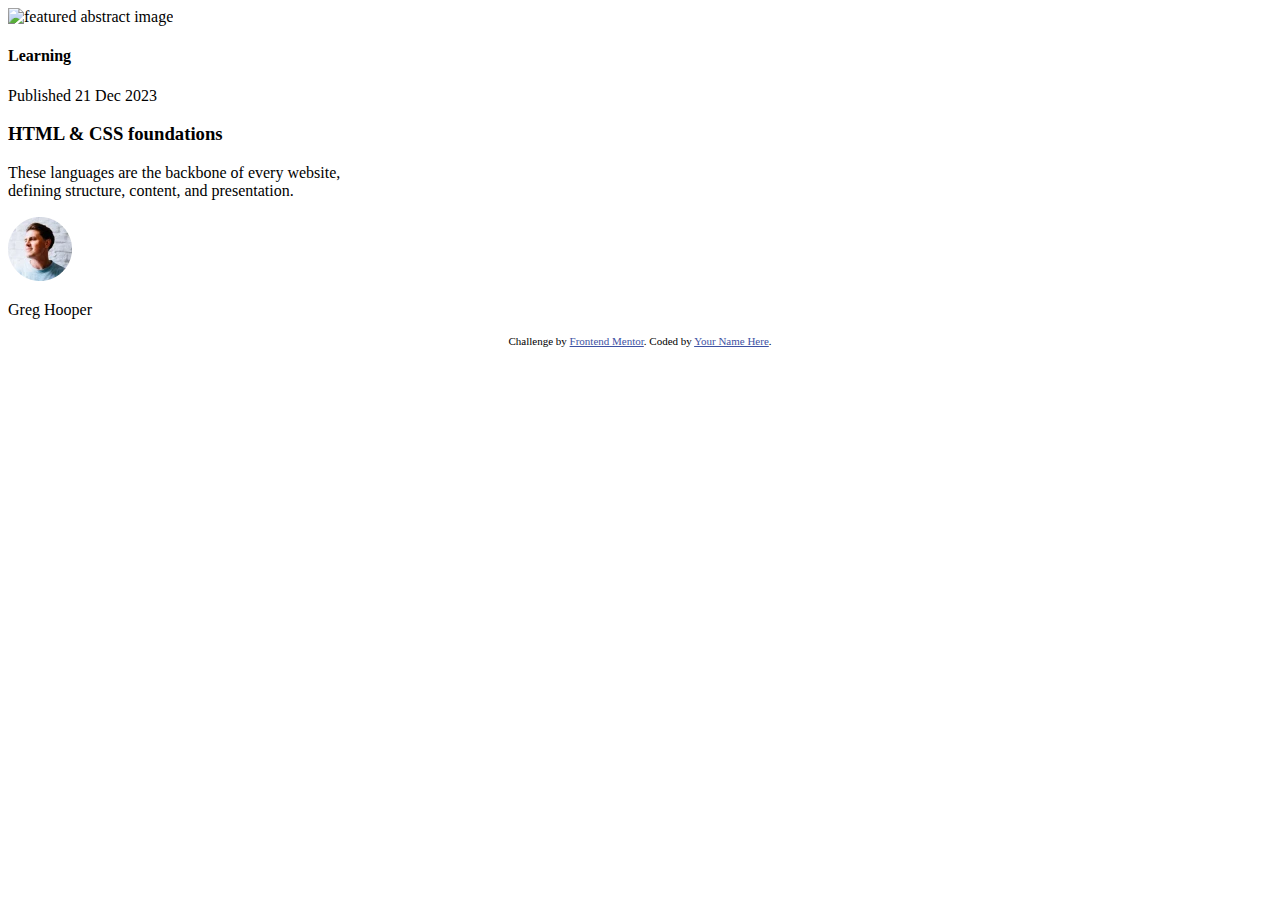
==== blog-preview-card-main/index.html @ 28e49186 "initial commit" ====
<!DOCTYPE html>
<html lang="en">
<head>
  <meta charset="UTF-8">
  <meta name="viewport" content="width=device-width, initial-scale=1.0"> <!-- displays site properly based on user's device -->

  <link rel="icon" type="image/png" sizes="32x32" href="./assets/images/favicon-32x32.png">
  
  <title>Frontend Mentor | Blog preview card</title>

  <!-- Feel free to remove these styles or customise in your own stylesheet 👍 -->
  <style>
    .attribution { font-size: 11px; text-align: center; }
    .attribution a { color: hsl(228, 45%, 44%); }
  </style>
  <link rel="stylesheet" href="./style.css">
</head>
<body>

  <section class="main-screen">

    <div class="blog-card">
      <div class="featured-image">
        <img src="/assets/images/illustration-article.svg" alt=" featured abstract image">
      </div>

      <div class="card-text-content">
        <h4 class="card-tag">Learning</h4>
        <p class="post-date">Published 21 Dec 2023</p>
        <h3 class="card-title"> HTML & CSS foundations</h3>
        <p class="card-description">  These languages are the backbone of every website, defining structure, content, and presentation.</p>
        <div class="post-author">
          <img src="assets/images/image-avatar.webp" alt="author avatar" class="author-avatar">
          <p class="bold-text">  Greg Hooper</p>
        </div>
       
      </div>
    </div>


  </section>
    
  <div class="attribution">
    Challenge by <a href="https://www.frontendmentor.io?ref=challenge" target="_blank">Frontend Mentor</a>. 
    Coded by <a href="#">Your Name Here</a>.
  </div>
</body>
</html>
---- blog-preview-card-main/style.css ----
.blog-card{
    max-width: 384px;
}
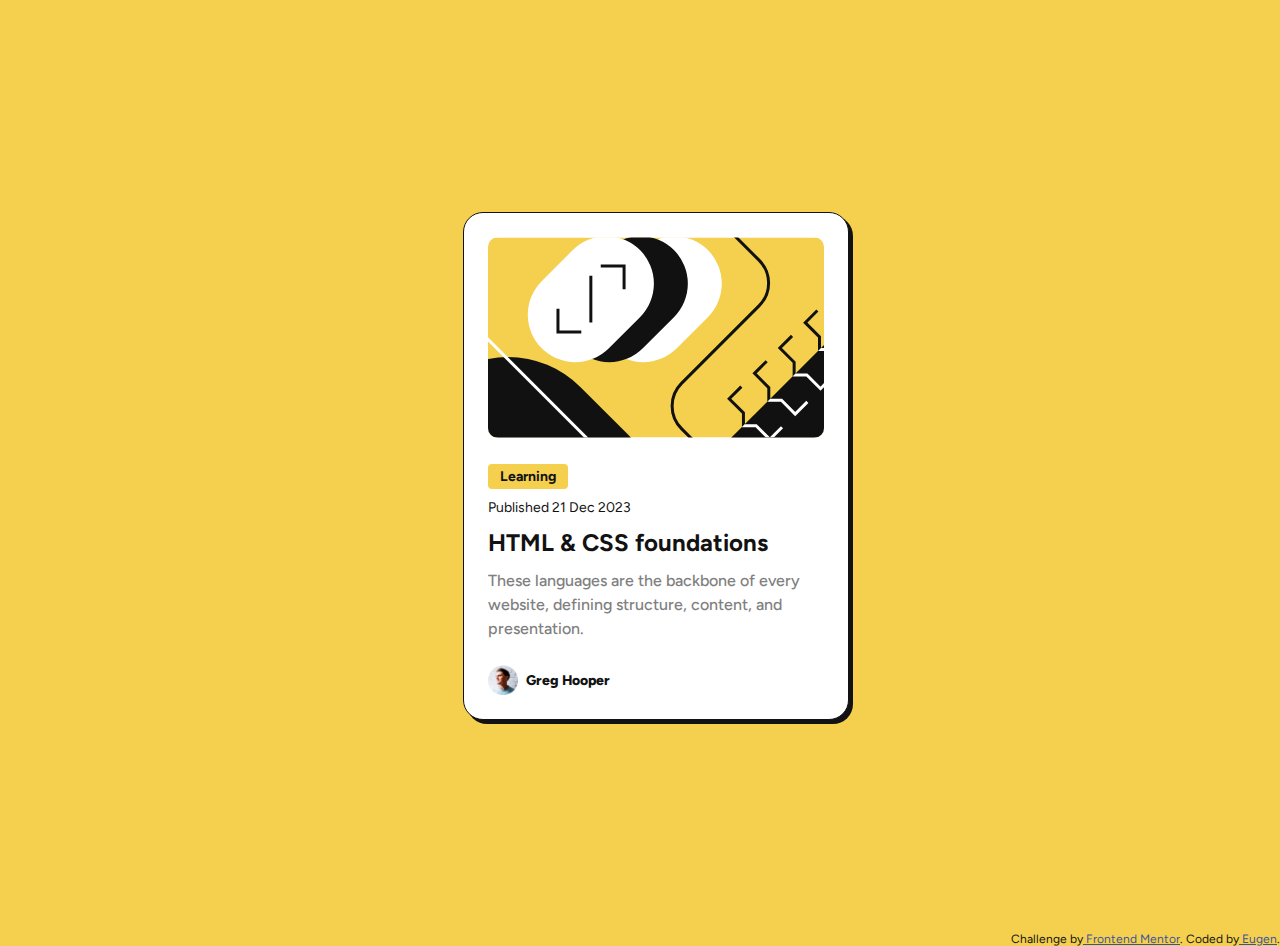
==== commit 16aa331b: "styling applied" ====
--- a/blog-preview-card-main/index.html
+++ b/blog-preview-card-main/index.html
@@ -14,6 +14,7 @@
     .attribution a { color: hsl(228, 45%, 44%); }
   </style>
   <link rel="stylesheet" href="./style.css">
+  <link rel="stylesheet" href="https://fonts.googleapis.com/css2?family=Figtree:wght@500;800&display=swap">
 </head>
 <body>
 
@@ -21,7 +22,7 @@
 
     <div class="blog-card">
       <div class="featured-image">
-        <img src="/assets/images/illustration-article.svg" alt=" featured abstract image">
+        <img src="assets/images/illustration-article.svg" alt=" featured abstract image">
       </div>
 
       <div class="card-text-content">
@@ -29,20 +30,23 @@
         <p class="post-date">Published 21 Dec 2023</p>
         <h3 class="card-title"> HTML & CSS foundations</h3>
         <p class="card-description">  These languages are the backbone of every website, defining structure, content, and presentation.</p>
-        <div class="post-author">
-          <img src="assets/images/image-avatar.webp" alt="author avatar" class="author-avatar">
-          <p class="bold-text">  Greg Hooper</p>
-        </div>
-       
+           
       </div>
+      <div class="post-author">
+        <img src="assets/images/image-avatar.webp" alt="author avatar" class="author-avatar">
+        <p class="bold-text">  Greg Hooper</p>
+      </div>
+
     </div>
 
 
   </section>
     
-  <div class="attribution">
-    Challenge by <a href="https://www.frontendmentor.io?ref=challenge" target="_blank">Frontend Mentor</a>. 
-    Coded by <a href="#">Your Name Here</a>.
-  </div>
+  <section class="footer">
+    <div class="attribution">
+      Challenge by <a href="https://www.frontendmentor.io?ref=challenge" target="_blank">&nbsp;Frontend Mentor</a>. 
+      Coded by <a href="https://github.com/psdesignro ">&nbsp;Eugen</a>.
+    </div>
+  </section>
 </body>
 </html>--- a/blog-preview-card-main/style.css
+++ b/blog-preview-card-main/style.css
@@ -1,3 +1,129 @@
+/* Declare color variables */
+:root {
+    --accent-color: hsl(47, 88%, 63%);
+    --heading-color: hsl(0, 0%, 7%);
+    --body-color: hsl(0, 0%, 50%);
+    --neutral-0: hsl(0, 0%, 100%);
+
+    --fs-heading: clamp(1.25rem, 1vw + 1rem, 1.5rem);
+    --fs-body: clamp(0.875rem, 0.5vw + 0.75rem, 1rem);
+    --fs-small: clamp(0.75rem, 0.5vw + 0.5rem, 0.875rem);
+    --fs-small-fixed: 0.875rem;
+}
+
+
+*{
+    margin:0;
+    color: var(--heading-color);
+}
+
+body{
+    height: 100%;
+    width: 100%;
+    /* overflow: hidden; */
+    font-family: 'Figtree', sans-serif;
+    font-size: 16px;
+}
+
+.main-screen{
+    background-color: var(--accent-color);
+    width: 100vw;
+    height: 100vh ;
+    display: flex;
+    justify-content: center;
+    align-items: center;
+    overflow: hidden;
+    padding: 16px;
+    margin: 0 auto;
+  
+ 
+}
+
+
 .blog-card{
-    max-width: 384px;
+    max-width: 336px;
+    max-height: 480px;
+    background-color: var(--neutral-0);
+    padding: 24px;
+    border: 1px solid var(--heading-color);
+    border-radius: 20px;
+    box-shadow: 4px 4px var(--heading-color);
+    display: flex;
+    flex-direction: column;
+    gap: 24px;
+   
+}
+
+.blog-card:hover{
+    box-shadow: 8px 8px var(--heading-color);
+    transition: ease-in-out 300ms;
+
+}
+
+.featured-image img{
+    border-radius: 10px;
+    object-fit: cover;
+    height: 100%;
+}
+
+
+.card-text-content h4.card-tag{
+    display:inline;
+    line-height: 150%;
+    padding: 4px 12px;
+    background-color: var(--accent-color);
+    border-radius: 4px;
+    font-size: var(--fs-small);
+    
+}
+
+.post-date{
+    margin: 12px 0;
+    font-size: var(--fs-small);
+}
+
+.card-title{
+    margin-bottom: 12px;
+    font-size: var(--fs-heading);
+}
+
+.card-title:hover{
+    transition: ease-in-out 300ms;
+    color: var(--accent-color);
+
+}
+
+.card-description{
+    font-weight: 500;
+    color: var(--body-color);
+    line-height: 150%;
+    font-size: 1rem;
+    font-size: var(--fs-body);
+}
+
+.post-author{
+    display: inline-flex;
+    gap: 8px;
+    align-items: center;
+    font-size: var(--fs-small-fixed);
+}
+
+.author-avatar{
+    width: 30px;
+    height: auto;
+}
+
+p.bold-text {
+    color: var(--heading-color);
+    font-weight: 800;
+}
+
+.attribution{
+    display: flex;
+    width: 100vw;
+    justify-content: flex-end;
+    font-size: 12px;
+     
+    background-color: var(--accent-color);
+ 
 }